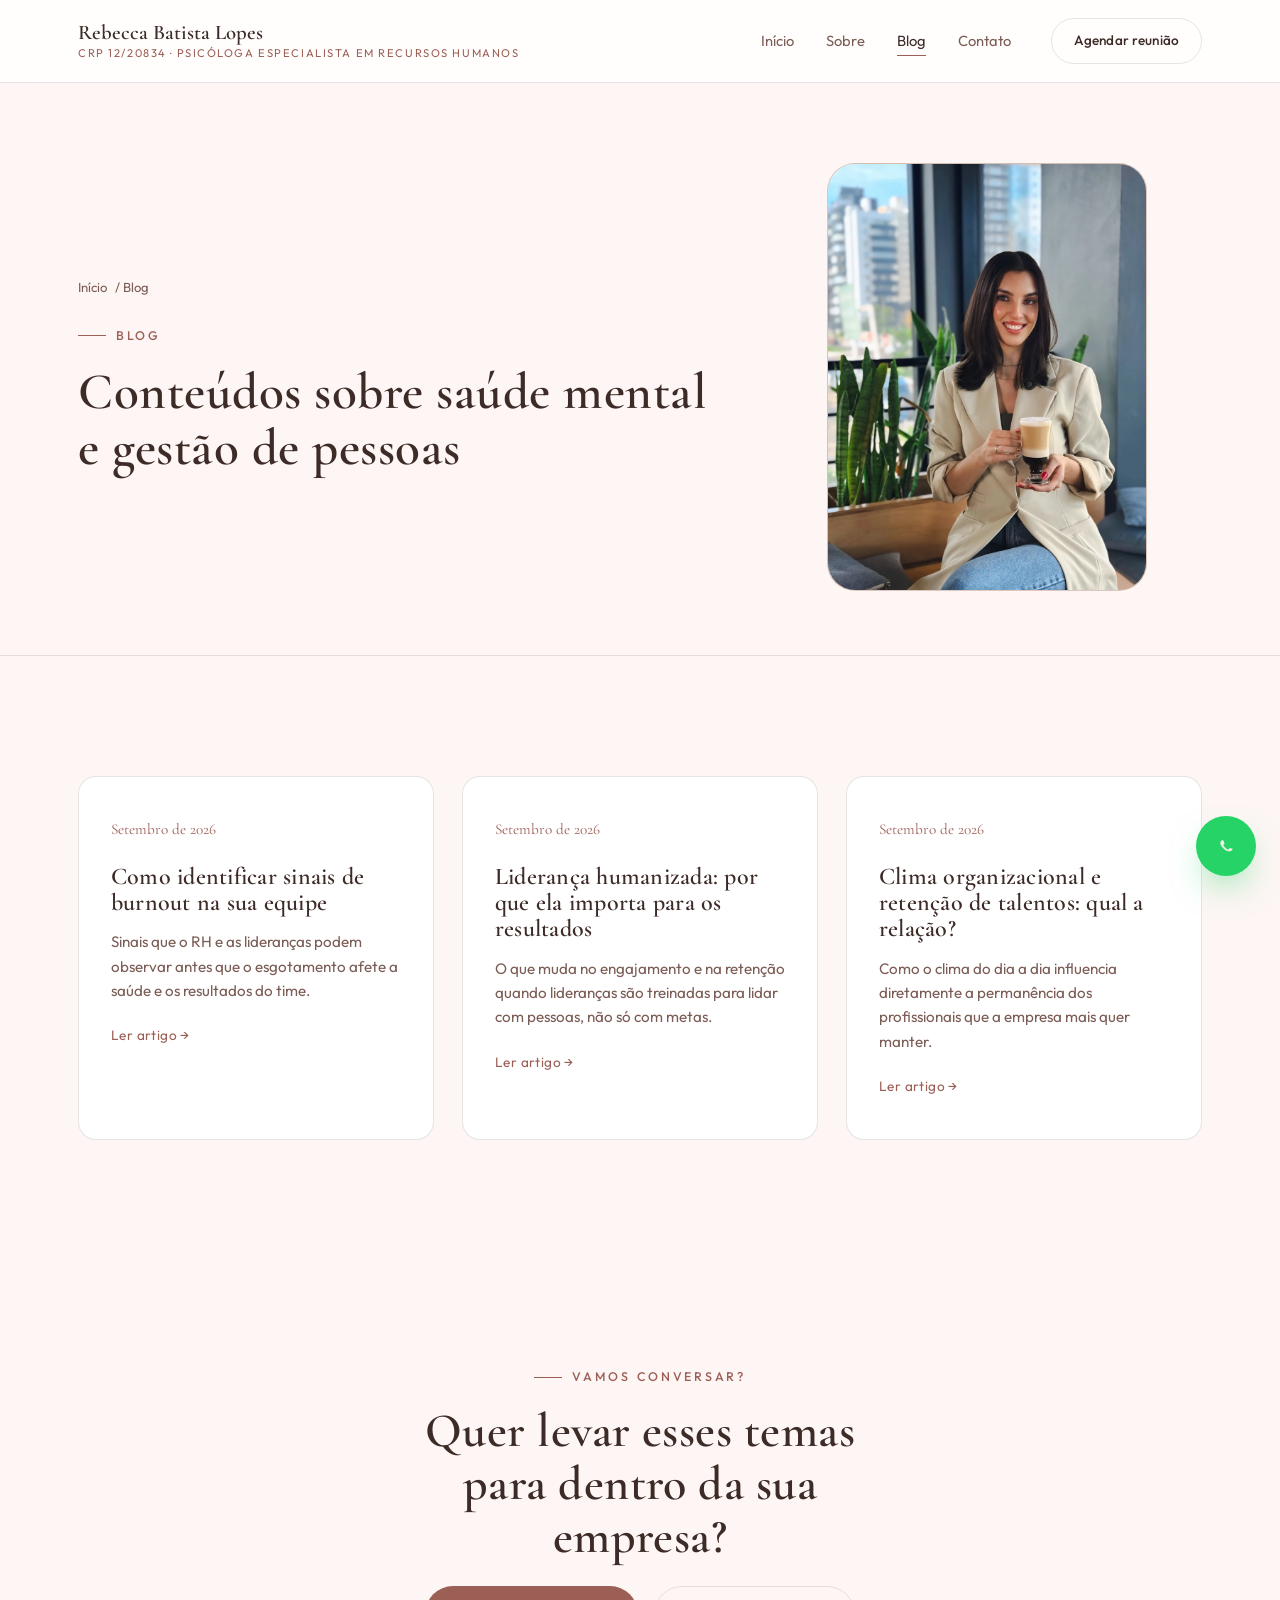
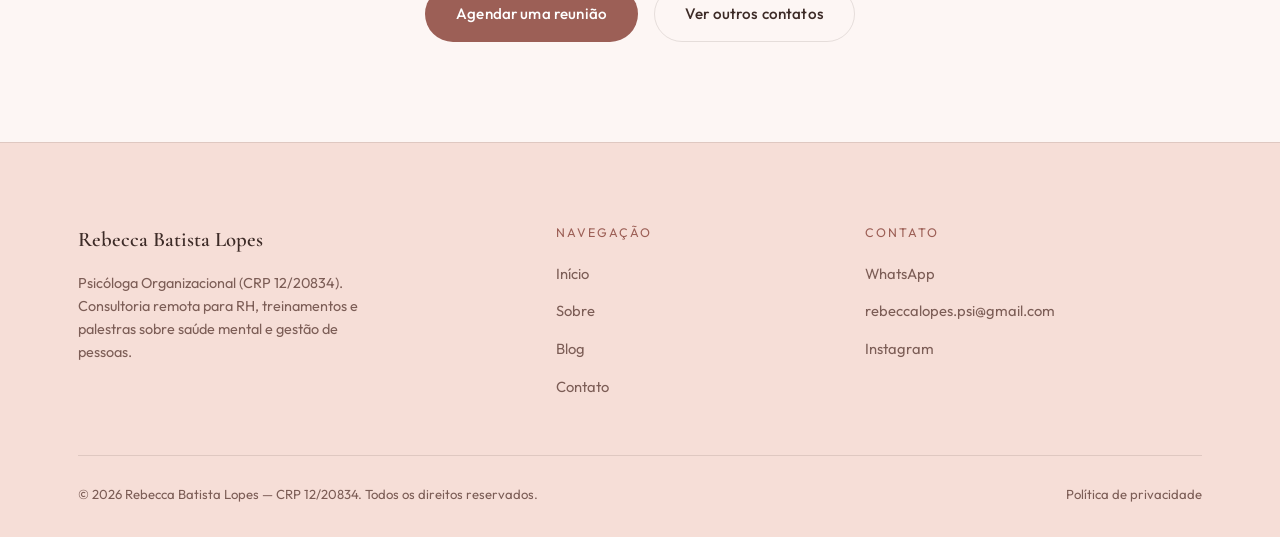
==== blog.html @ 5c41f667 "Site inicial: Rebecca Batista Lopes - Psicologia Organizacional Estrutura: Início, Sobre, Blog (3 ar" ====
<!doctype html>
<html lang="pt-BR">
<head>
<meta charset="UTF-8" />
<meta name="viewport" content="width=device-width, initial-scale=1.0" />
<title>Blog | Rebecca Batista Lopes — Psicóloga Organizacional</title>
<meta name="description" content="Artigos sobre saúde mental no trabalho, gestão de pessoas e cultura organizacional, escritos por Rebecca Batista Lopes (CRP 12/20834), psicóloga organizacional." />
<meta name="author" content="Rebecca Batista Lopes" />
<meta name="robots" content="index, follow" />
<link rel="canonical" href="https://rebeccalopes.com.br/blog.html" />

<meta property="og:type" content="website" />
<meta property="og:locale" content="pt_BR" />
<meta property="og:title" content="Blog | Rebecca Batista Lopes — Psicóloga Organizacional" />
<meta property="og:description" content="Artigos sobre saúde mental no trabalho, gestão de pessoas e cultura organizacional." />
<meta property="og:site_name" content="Rebecca Batista Lopes — Psicologia Organizacional" />

<link rel="icon" type="image/svg+xml" href="assets/favicon.svg" />
<link rel="preconnect" href="https://fonts.googleapis.com" />
<link rel="preconnect" href="https://fonts.gstatic.com" crossorigin />
<link href="https://fonts.googleapis.com/css2?family=Cormorant+Garamond:ital,wght@0,500;0,600;1,500&family=Outfit:wght@300;400;500;600&display=swap" rel="stylesheet" />
<link rel="stylesheet" href="css/style.css" />
</head>
<body>

<header class="header">
  <div class="container header__inner">
    <a href="index.html" class="brand">
      <span class="brand__name">Rebecca Batista Lopes</span>
      <span class="brand__crp">CRP 12/20834 · Psicóloga especialista em Recursos Humanos</span>
    </a>
    <nav class="nav">
      <ul class="nav__list">
        <li><a href="index.html">Início</a></li>
        <li><a href="sobre.html">Sobre</a></li>
        <li><a href="blog.html" aria-current="page">Blog</a></li>
        <li><a href="contato.html">Contato</a></li>
      </ul>
      <a class="btn btn--ghost btn--sm" href="https://api.whatsapp.com/send/?phone=5551981331722&text=Ol%C3%A1+Rebecca%2C+vim+pelo+site+e+gostaria+de+agendar+uma+reuni%C3%A3o.&type=phone_number&app_absent=0" target="_blank" rel="noopener">Agendar reunião</a>
      <button class="nav__toggle" aria-label="Abrir menu" aria-expanded="false"><span></span></button>
    </nav>
  </div>
</header>

<main>

  <section class="page-hero">
    <div class="container page-hero__inner">
      <div>
        <div class="breadcrumb"><a href="index.html">Início</a> / Blog</div>
        <div class="eyebrow">Blog</div>
        <h1 class="page-hero__title">Conteúdos sobre saúde mental e gestão de pessoas</h1>
      </div>
      <div class="hero__portrait">
        <img src="assets/rebecca-blog.webp" alt="Rebecca Batista Lopes, psicóloga organizacional" width="896" height="1200" />
      </div>
    </div>
  </section>

  <section class="section">
    <div class="container">
      <div class="grid grid--3">
        <article class="card" data-reveal>
          <span class="card__index">Setembro de 2026</span>
          <h2 class="card__title">Como identificar sinais de burnout na sua equipe</h2>
          <p class="card__text">Sinais que o RH e as lideranças podem observar antes que o esgotamento afete a saúde e os resultados do time.</p>
          <a class="card__link" href="sinais-de-burnout-na-equipe.html">Ler artigo →</a>
        </article>
        <article class="card" data-reveal>
          <span class="card__index">Setembro de 2026</span>
          <h2 class="card__title">Liderança humanizada: por que ela importa para os resultados</h2>
          <p class="card__text">O que muda no engajamento e na retenção quando lideranças são treinadas para lidar com pessoas, não só com metas.</p>
          <a class="card__link" href="lideranca-humanizada-e-resultados.html">Ler artigo →</a>
        </article>
        <article class="card" data-reveal>
          <span class="card__index">Setembro de 2026</span>
          <h2 class="card__title">Clima organizacional e retenção de talentos: qual a relação?</h2>
          <p class="card__text">Como o clima do dia a dia influencia diretamente a permanência dos profissionais que a empresa mais quer manter.</p>
          <a class="card__link" href="clima-organizacional-e-retencao-de-talentos.html">Ler artigo →</a>
        </article>
      </div>
    </div>
  </section>

  <section class="section cta-final">
    <div class="container">
      <div class="eyebrow" style="justify-content:center;">Vamos conversar?</div>
      <h2 class="cta-final__title" style="margin-inline:auto;">Quer levar esses temas para dentro da sua empresa?</h2>
      <div class="cta-final__actions">
        <a class="btn" href="https://api.whatsapp.com/send/?phone=5551981331722&text=Ol%C3%A1+Rebecca%2C+vim+pelo+site+e+gostaria+de+agendar+uma+reuni%C3%A3o.&type=phone_number&app_absent=0" target="_blank" rel="noopener">Agendar uma reunião</a>
        <a class="btn btn--ghost" href="contato.html">Ver outros contatos</a>
      </div>
    </div>
  </section>

</main>

<footer class="footer">
  <div class="container">
    <div class="footer__grid">
      <div class="footer__brand">
        <span class="brand__name">Rebecca Batista Lopes</span>
        <p>Psicóloga Organizacional (CRP 12/20834). Consultoria remota para RH, treinamentos e palestras sobre saúde mental e gestão de pessoas.</p>
      </div>
      <div>
        <div class="footer__heading">Navegação</div>
        <ul class="footer__list">
          <li><a href="index.html">Início</a></li>
          <li><a href="sobre.html">Sobre</a></li>
          <li><a href="blog.html">Blog</a></li>
          <li><a href="contato.html">Contato</a></li>
        </ul>
      </div>
      <div>
        <div class="footer__heading">Contato</div>
        <ul class="footer__list">
          <li><a href="https://api.whatsapp.com/send/?phone=5551981331722&text=Ol%C3%A1+Rebecca%2C+vim+pelo+site+e+gostaria+de+agendar+uma+reuni%C3%A3o.&type=phone_number&app_absent=0" target="_blank" rel="noopener">WhatsApp</a></li>
          <li><a href="mailto:rebeccalopes.psi@gmail.com">rebeccalopes.psi@gmail.com</a></li>
          <li><a href="https://www.instagram.com/psi.beccalopes/" target="_blank" rel="noopener">Instagram</a></li>
        </ul>
      </div>
    </div>
    <div class="footer__bottom">
      <span>&copy; <span data-year></span> Rebecca Batista Lopes — CRP 12/20834. Todos os direitos reservados.</span>
      <a href="privacidade.html">Política de privacidade</a>
    </div>
  </div>
</footer>

<a class="wa-float" href="https://api.whatsapp.com/send/?phone=5551981331722&text=Ol%C3%A1+Rebecca%2C+vim+pelo+site+e+gostaria+de+agendar+uma+reuni%C3%A3o.&type=phone_number&app_absent=0" target="_blank" rel="noopener" aria-label="Conversar no WhatsApp">
  <svg width="28" height="28" viewBox="0 0 32 32" fill="none"><path d="M23.4 19.5c-.4-.2-2.2-1.1-2.5-1.2-.3-.1-.6-.2-.8.2-.2.4-.9 1.2-1.1 1.4-.2.2-.4.3-.8.1-.4-.2-1.6-.6-3-1.9-1.1-1-1.9-2.2-2.1-2.6-.2-.4 0-.6.2-.8.2-.2.4-.4.5-.6.2-.2.2-.4.4-.6.1-.2 0-.5 0-.7-.1-.2-.8-2-1.1-2.7-.3-.7-.6-.6-.8-.6h-.7c-.2 0-.6.1-.9.4-.3.4-1.2 1.2-1.2 2.8s1.2 3.3 1.4 3.5c.2.2 2.4 3.7 5.9 5.1.8.3 1.4.5 1.9.7.8.2 1.5.2 2.1.1.6-.1 2.2-.9 2.4-1.7.3-.8.3-1.5.2-1.7-.1-.1-.3-.2-.6-.4z" fill="#f3efe7"/></svg>
</a>

<script src="js/main.js"></script>
</body>
</html>
---- css/style.css ----
/* =========================================================
   Rebecca Batista Lopes — Psicologia Organizacional
   ========================================================= */

:root {
  --color-bg: #fdf6f4;
  --color-white: #ffffff;
  --color-blush: #f6ded7;
  --color-nude: #ecd2c0;
  --color-rose: #dba39b;
  --color-rose-deep: #9c5f56;
  --color-ink: #3d2b27;
  --color-ink-soft: #7c5d56;
  --color-line: rgba(61, 43, 39, 0.12);

  --font-display: "Cormorant Garamond", serif;
  --font-body: "Outfit", sans-serif;

  --container: 1180px;
  --radius-lg: 28px;
  --radius-md: 18px;
  --radius-sm: 10px;
  --ease: cubic-bezier(0.22, 1, 0.36, 1);
}

* { box-sizing: border-box; }
html { scroll-behavior: smooth; }

body {
  margin: 0;
  background: var(--color-bg);
  color: var(--color-ink);
  font-family: var(--font-body);
  font-size: 16px;
  line-height: 1.6;
  -webkit-font-smoothing: antialiased;
}

img { max-width: 100%; display: block; }

a {
  color: inherit;
  text-decoration: none;
}

h1, h2, h3, h4 {
  font-family: var(--font-display);
  font-weight: 600;
  line-height: 1.1;
  margin: 0;
  letter-spacing: 0.01em;
}

p { margin: 0; }

ul { list-style: none; margin: 0; padding: 0; }

.container {
  width: 100%;
  max-width: var(--container);
  margin-inline: auto;
  padding-inline: 28px;
}

.section {
  padding: 120px 0;
  position: relative;
}

.section--paper {
  background: var(--color-white);
}

.section--soft {
  background: var(--color-blush);
}

.eyebrow {
  display: inline-flex;
  align-items: center;
  gap: 10px;
  font-size: 0.78rem;
  letter-spacing: 0.22em;
  text-transform: uppercase;
  color: var(--color-rose-deep);
  font-weight: 500;
  margin-bottom: 18px;
}

.eyebrow::before {
  content: "";
  width: 28px;
  height: 1px;
  background: var(--color-rose-deep);
}

.section__head {
  max-width: 640px;
  margin-bottom: 64px;
}

.section__head--center {
  margin-inline: auto;
  text-align: center;
}

.section__title {
  font-size: clamp(2rem, 3.2vw, 2.8rem);
  margin-bottom: 18px;
}

.section__lead {
  color: var(--color-ink-soft);
  font-size: 1.05rem;
  max-width: 56ch;
}

/* ---------- Buttons ---------- */

.btn {
  --btn-bg: var(--color-rose-deep);
  --btn-fg: #ffffff;
  display: inline-flex;
  align-items: center;
  justify-content: center;
  gap: 10px;
  padding: 15px 30px;
  border-radius: 999px;
  border: 1px solid transparent;
  background: var(--btn-bg);
  color: var(--btn-fg);
  font-family: var(--font-body);
  font-size: 0.95rem;
  font-weight: 500;
  letter-spacing: 0.01em;
  cursor: pointer;
  transition: transform 0.35s var(--ease), box-shadow 0.35s var(--ease), background 0.25s ease, border-color 0.25s ease, color 0.25s ease;
  white-space: nowrap;
}

.btn:hover, .btn:focus-visible {
  transform: translateY(-2px);
  box-shadow: 0 14px 30px -12px rgba(156, 95, 86, 0.45);
}

.btn--ghost {
  --btn-bg: transparent;
  --btn-fg: var(--color-ink);
  border-color: var(--color-line);
}

.btn--ghost:hover, .btn--ghost:focus-visible {
  border-color: var(--color-rose-deep);
  box-shadow: none;
}

.btn--ghost-gold {
  --btn-bg: #ffffff;
  --btn-fg: var(--color-ink);
  background: #ffffff;
  border-color: var(--color-nude);
  color: var(--color-ink);
}

.btn--ghost-gold:hover,
.btn--ghost-gold:focus-visible {
  background: #ffffff;
  color: var(--color-ink);
  border-color: var(--color-rose-deep);
}

.btn--block { width: 100%; }
.btn--sm { padding: 11px 22px; font-size: 0.85rem; }

/* ---------- Header ---------- */

.header {
  position: sticky;
  top: 0;
  z-index: 40;
  background: rgba(255, 255, 255, 0.82);
  backdrop-filter: blur(14px);
  border-bottom: 1px solid var(--color-line);
}

.header__inner {
  display: flex;
  align-items: center;
  justify-content: space-between;
  gap: 24px;
  padding-block: 18px;
}

.brand {
  display: flex;
  flex-direction: column;
  line-height: 1.15;
}

.brand__name {
  font-family: var(--font-display);
  font-size: 1.3rem;
  font-weight: 600;
  color: var(--color-ink);
}

.brand__crp {
  font-size: 0.7rem;
  letter-spacing: 0.14em;
  text-transform: uppercase;
  color: var(--color-rose-deep);
  margin-top: 2px;
}

.nav {
  display: flex;
  align-items: center;
  gap: 40px;
}

.nav__list {
  display: flex;
  gap: 32px;
}

.nav__list a {
  font-size: 0.92rem;
  color: var(--color-ink-soft);
  transition: color 0.2s ease;
  position: relative;
}

.nav__list a:hover,
.nav__list a[aria-current="page"] {
  color: var(--color-ink);
}

.nav__list a[aria-current="page"]::after {
  content: "";
  position: absolute;
  left: 0;
  right: 0;
  bottom: -6px;
  height: 1px;
  background: var(--color-rose-deep);
}

.nav__toggle {
  display: none;
  width: 44px;
  height: 44px;
  border-radius: 50%;
  border: 1px solid var(--color-line);
  background: transparent;
  color: var(--color-ink);
  align-items: center;
  justify-content: center;
  cursor: pointer;
}

.nav__toggle span,
.nav__toggle span::before,
.nav__toggle span::after {
  content: "";
  display: block;
  width: 18px;
  height: 1px;
  background: currentColor;
  position: relative;
  transition: transform 0.25s ease, opacity 0.25s ease;
}

.nav__toggle span::before { position: absolute; top: -6px; }
.nav__toggle span::after { position: absolute; top: 6px; }

.header.is-open .nav__toggle span { background: transparent; }
.header.is-open .nav__toggle span::before { transform: translateY(6px) rotate(45deg); }
.header.is-open .nav__toggle span::after { transform: translateY(-6px) rotate(-45deg); }

/* ---------- Hero ---------- */

.hero {
  padding: 84px 0 100px;
  overflow: hidden;
  position: relative;
}

.hero::before {
  content: "";
  position: absolute;
  inset: -20% -10% auto -10%;
  height: 640px;
  background: radial-gradient(closest-side, rgba(219, 163, 155, 0.35), transparent 70%);
  pointer-events: none;
}

.hero__inner {
  position: relative;
  display: grid;
  grid-template-columns: 1.05fr 0.85fr;
  gap: 64px;
  align-items: center;
}

.hero__content { display: flex; flex-direction: column; align-items: flex-start; }

.hero__title {
  font-size: clamp(2.4rem, 4.6vw, 3.6rem);
  margin-bottom: 24px;
}

.hero__title em {
  font-style: italic;
  color: var(--color-rose-deep);
}

.hero__sub {
  color: var(--color-ink-soft);
  font-size: 1.08rem;
  max-width: 46ch;
  margin-bottom: 36px;
}

.hero__actions {
  display: flex;
  flex-wrap: wrap;
  gap: 14px;
  margin-bottom: 44px;
}

.hero__meta {
  display: flex;
  flex-wrap: wrap;
  gap: 36px;
  padding-top: 32px;
  border-top: 1px solid var(--color-line);
  width: 100%;
}

.hero__meta-item strong {
  display: block;
  font-family: var(--font-display);
  font-size: 1.6rem;
  color: var(--color-ink);
}

.hero__meta-item span {
  font-size: 0.8rem;
  color: var(--color-ink-soft);
  letter-spacing: 0.03em;
}

.hero__portrait {
  position: relative;
  border-radius: var(--radius-lg);
  overflow: hidden;
  aspect-ratio: 896 / 1200;
  background: linear-gradient(160deg, var(--color-blush), var(--color-nude));
  border: 1px solid var(--color-line);
}

.hero__portrait img {
  width: 100%;
  height: 100%;
  object-fit: cover;
}

.hero__badge {
  position: absolute;
  left: 22px;
  bottom: 22px;
  background: rgba(255, 255, 255, 0.85);
  backdrop-filter: blur(6px);
  border: 1px solid var(--color-line);
  border-radius: 999px;
  padding: 10px 18px;
  font-size: 0.76rem;
  letter-spacing: 0.1em;
  text-transform: uppercase;
  color: var(--color-rose-deep);
}

/* ---------- Placeholder photo state ---------- */

.ph-photo {
  width: 100%;
  height: 100%;
  display: flex;
  align-items: center;
  justify-content: center;
  text-align: center;
  padding: 24px;
  color: var(--color-ink-soft);
  font-size: 0.82rem;
  letter-spacing: 0.05em;
  background:
    repeating-linear-gradient(135deg, rgba(156, 95, 86, 0.08) 0 2px, transparent 2px 14px);
}

/* ---------- Sobre ---------- */

.about {
  display: grid;
  grid-template-columns: 0.8fr 1.2fr;
  gap: 72px;
  align-items: start;
}

.about__photo {
  border-radius: var(--radius-lg);
  overflow: hidden;
  aspect-ratio: 843 / 1264;
  background: var(--color-blush);
  border: 1px solid var(--color-line);
}

.about__photo img { width: 100%; height: 100%; object-fit: cover; }

.about__body p + p { margin-top: 20px; }

.about__values {
  margin-top: 40px;
  display: grid;
  grid-template-columns: repeat(2, 1fr);
  gap: 18px;
}

.value-card {
  padding: 20px 22px;
  border-radius: var(--radius-sm);
  background: #ffffff;
  border: 1px solid var(--color-line);
}

.value-card strong {
  display: block;
  font-family: var(--font-display);
  font-size: 1.1rem;
  margin-bottom: 6px;
}

.value-card span {
  font-size: 0.88rem;
  color: var(--color-ink-soft);
}

/* ---------- Cards grid (Serviços) ---------- */

.grid {
  display: grid;
  gap: 28px;
}

.grid--3 { grid-template-columns: repeat(3, 1fr); }
.grid--2 { grid-template-columns: repeat(2, 1fr); }

.card {
  background: var(--color-white);
  border: 1px solid var(--color-line);
  border-radius: var(--radius-md);
  padding: 40px 32px;
  transition: transform 0.35s var(--ease), border-color 0.35s ease;
}

.card:hover {
  transform: translateY(-6px);
  border-color: rgba(156, 95, 86, 0.4);
}

.card__index {
  font-family: var(--font-display);
  font-size: 0.95rem;
  color: var(--color-rose-deep);
  margin-bottom: 22px;
  display: block;
}

.card__title {
  font-size: 1.5rem;
  margin-bottom: 14px;
}

.card__text {
  color: var(--color-ink-soft);
  font-size: 0.95rem;
}

.card__link {
  display: inline-flex;
  align-items: center;
  gap: 8px;
  margin-top: 22px;
  font-size: 0.85rem;
  color: var(--color-rose-deep);
  letter-spacing: 0.03em;
}

/* ---------- Especialidades ---------- */

.chip-grid {
  display: grid;
  grid-template-columns: repeat(3, 1fr);
  gap: 18px;
}

.chip {
  padding: 26px 24px;
  border-radius: var(--radius-sm);
  border: 1px solid var(--color-line);
  background: var(--color-white);
  font-family: var(--font-display);
  font-size: 1.2rem;
  color: var(--color-ink);
  position: relative;
  overflow: hidden;
}

.chip::before {
  content: "";
  position: absolute;
  left: 0; top: 0; bottom: 0;
  width: 3px;
  background: var(--color-rose-deep);
}

/* ---------- Como funciona ---------- */

.steps {
  display: grid;
  grid-template-columns: repeat(4, 1fr);
  gap: 24px;
  counter-reset: step;
}

.step {
  position: relative;
  padding-top: 28px;
  border-top: 1px solid var(--color-line);
}

.step::before {
  counter-increment: step;
  content: "0" counter(step);
  font-family: var(--font-display);
  font-size: 2.2rem;
  color: var(--color-rose-deep);
  display: block;
  margin-bottom: 18px;
}

.step h3 {
  font-size: 1.15rem;
  margin-bottom: 10px;
  color: var(--color-ink);
}

.step p {
  font-size: 0.92rem;
  color: var(--color-ink-soft);
}

/* ---------- CTA final ---------- */

.cta-final {
  text-align: center;
  padding: 100px 0;
}

.cta-final__title {
  font-size: clamp(2rem, 4vw, 3rem);
  max-width: 20ch;
  margin-inline: auto 22px;
  margin-bottom: 22px;
}

.cta-final__actions {
  display: flex;
  justify-content: center;
  gap: 16px;
  flex-wrap: wrap;
}

/* ---------- Footer ---------- */

.footer {
  background: var(--color-blush);
  border-top: 1px solid var(--color-line);
  padding: 80px 0 32px;
}

.footer__grid {
  display: grid;
  grid-template-columns: 1.3fr 0.8fr 1fr;
  gap: 40px;
  padding-bottom: 56px;
  border-bottom: 1px solid var(--color-line);
}

.footer__brand p {
  color: var(--color-ink-soft);
  font-size: 0.9rem;
  margin-top: 16px;
  max-width: 32ch;
}

.footer__heading {
  font-size: 0.78rem;
  letter-spacing: 0.16em;
  text-transform: uppercase;
  color: var(--color-rose-deep);
  margin-bottom: 18px;
}

.footer__list li + li { margin-top: 12px; }

.footer__list a {
  font-size: 0.92rem;
  color: var(--color-ink-soft);
  transition: color 0.2s ease;
}

.footer__list a:hover { color: var(--color-ink); }

.footer__bottom {
  display: flex;
  justify-content: space-between;
  align-items: center;
  flex-wrap: wrap;
  gap: 12px;
  padding-top: 28px;
  font-size: 0.82rem;
  color: var(--color-ink-soft);
}

.footer__bottom a:hover { color: var(--color-ink); }

/* ---------- WhatsApp float button ---------- */

.wa-float {
  position: fixed;
  right: 24px;
  bottom: 24px;
  z-index: 50;
  width: 60px;
  height: 60px;
  border-radius: 50%;
  background: #25d366;
  color: #0d0d0c;
  display: flex;
  align-items: center;
  justify-content: center;
  box-shadow: 0 16px 34px -10px rgba(37, 211, 102, 0.55);
  transition: transform 0.3s var(--ease);
}

.wa-float:hover { transform: scale(1.08); }

/* ---------- Inner page hero (Sobre / Serviços / Contato) ---------- */

.page-hero {
  padding: 80px 0 64px;
  border-bottom: 1px solid var(--color-line);
}

.page-hero__inner {
  display: grid;
  grid-template-columns: 1.2fr 0.8fr;
  gap: 48px;
  align-items: center;
}

.page-hero__inner .hero__portrait {
  aspect-ratio: 896 / 1200;
  max-width: 320px;
  margin-inline: auto;
}

.page-hero__title {
  font-size: clamp(2.2rem, 4.4vw, 3.2rem);
}

.breadcrumb {
  display: flex;
  gap: 8px;
  align-items: center;
  font-size: 0.82rem;
  color: var(--color-ink-soft);
  margin-bottom: 20px;
}

.breadcrumb a:hover { color: var(--color-rose-deep); }

/* ---------- Contato ---------- */

.contact-grid {
  display: grid;
  grid-template-columns: 1fr 1fr;
  gap: 56px;
}

.contact-list li {
  display: flex;
  gap: 16px;
  padding: 22px 0;
  border-bottom: 1px solid var(--color-line);
}

.contact-list strong {
  display: block;
  font-family: var(--font-display);
  font-size: 1.1rem;
}

.contact-list span, .contact-list a {
  color: var(--color-ink-soft);
  font-size: 0.94rem;
}

.contact-list a:hover { color: var(--color-rose-deep); }

.contact-note {
  margin-top: 32px;
  padding: 22px 24px;
  border-radius: var(--radius-sm);
  background: #fff;
  border: 1px solid var(--color-line);
  font-size: 0.9rem;
  color: var(--color-ink-soft);
}

/* ---------- Reveal on scroll ---------- */

[data-reveal] {
  opacity: 0;
  transform: translateY(24px);
  transition: opacity 0.8s var(--ease), transform 0.8s var(--ease);
}

[data-reveal].is-visible {
  opacity: 1;
  transform: translateY(0);
}

/* =========================================================
   Responsive
   ========================================================= */

@media (max-width: 1080px) {
  .grid--3 { grid-template-columns: repeat(2, 1fr); }
  .chip-grid { grid-template-columns: repeat(2, 1fr); }
  .steps { grid-template-columns: repeat(2, 1fr); }
  .footer__grid { grid-template-columns: 1fr 1fr; row-gap: 40px; }
}

@media (max-width: 960px) {
  .nav__list { display: none; }
  .header__inner .btn--ghost { display: none; }
  .nav__toggle { display: flex; }

  .hero__inner {
    display: flex;
    flex-direction: column;
  }
  .hero__content { display: contents; }
  .hero__title   { order: 2; }
  .hero__portrait {
    order: 3;
    max-width: 420px;
    width: 100%;
    margin-inline: auto;
    margin-bottom: 32px;
  }
  .hero__sub     { order: 4; }
  .hero__actions { order: 5; }
  .hero__meta    { order: 6; }

  .about { grid-template-columns: 1fr; }
  .about__photo { max-width: 360px; margin-inline: auto; }
  .about__values { grid-template-columns: 1fr; }

  .contact-grid { grid-template-columns: 1fr; }

  .page-hero__inner { grid-template-columns: 1fr; }
  .page-hero__inner .hero__portrait { max-width: 260px; margin-top: 32px; }
}

@media (max-width: 640px) {
  .section { padding: 84px 0; }
  .grid--3, .grid--2, .chip-grid, .steps { grid-template-columns: 1fr; }
  .footer__grid { grid-template-columns: 1fr; }
  .hero { padding: 64px 0 72px; }
  .cta-final { padding: 72px 0; }
}
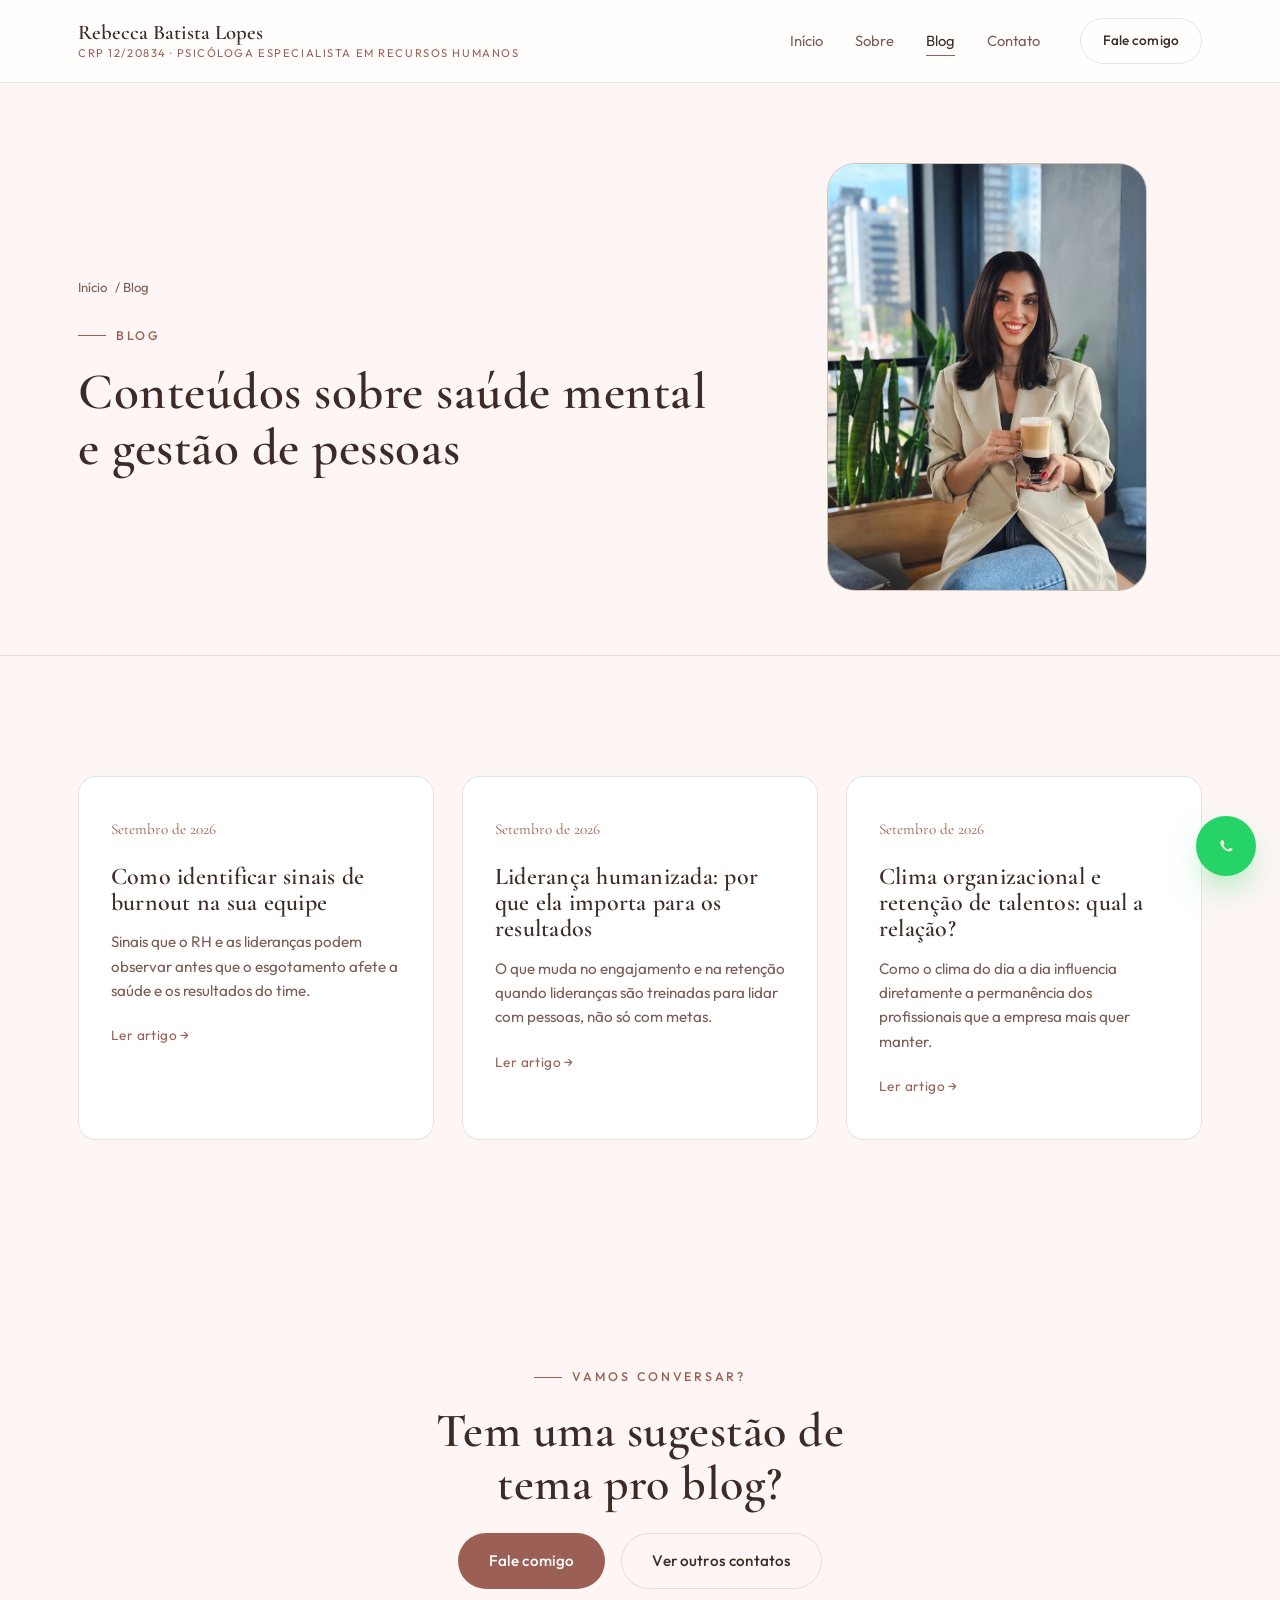
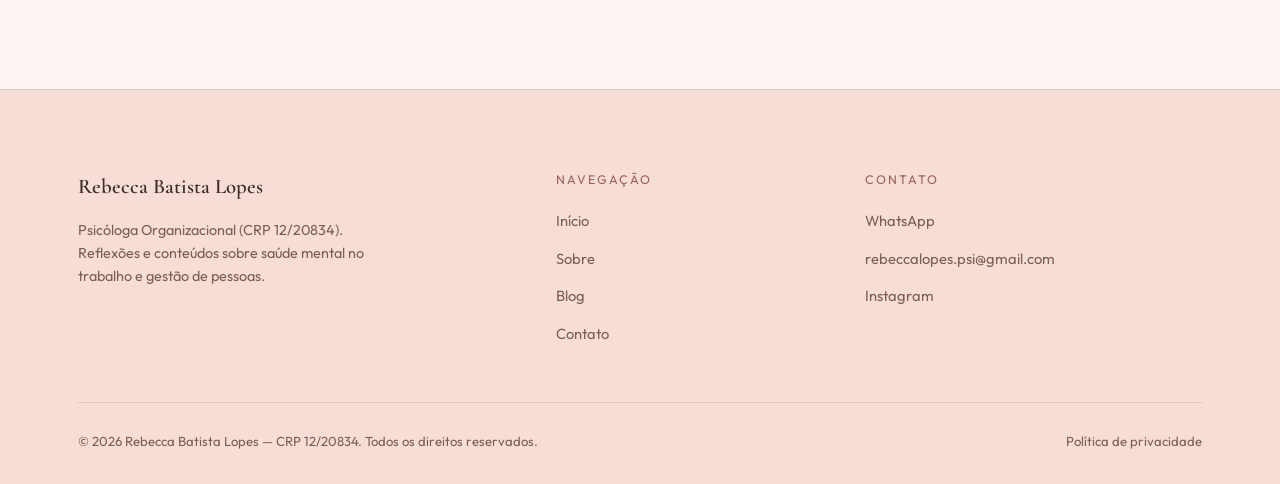
==== commit 890084df: "Reposiciona site como apresentação/blog, sem venda de serviços - Remove seção de Serviços da home - " ====
--- a/blog.html
+++ b/blog.html
@@ -36,7 +36,7 @@
         <li><a href="blog.html" aria-current="page">Blog</a></li>
         <li><a href="contato.html">Contato</a></li>
       </ul>
-      <a class="btn btn--ghost btn--sm" href="https://api.whatsapp.com/send/?phone=5551981331722&text=Ol%C3%A1+Rebecca%2C+vim+pelo+site+e+gostaria+de+agendar+uma+reuni%C3%A3o.&type=phone_number&app_absent=0" target="_blank" rel="noopener">Agendar reunião</a>
+      <a class="btn btn--ghost btn--sm" href="https://api.whatsapp.com/send/?phone=5551981331722&text=Ol%C3%A1+Rebecca%2C+vim+pelo+site+e+gostaria+de+entrar+em+contato.&type=phone_number&app_absent=0" target="_blank" rel="noopener">Fale comigo</a>
       <button class="nav__toggle" aria-label="Abrir menu" aria-expanded="false"><span></span></button>
     </nav>
   </div>
@@ -85,9 +85,9 @@
   <section class="section cta-final">
     <div class="container">
       <div class="eyebrow" style="justify-content:center;">Vamos conversar?</div>
-      <h2 class="cta-final__title" style="margin-inline:auto;">Quer levar esses temas para dentro da sua empresa?</h2>
+      <h2 class="cta-final__title" style="margin-inline:auto;">Tem uma sugestão de tema pro blog?</h2>
       <div class="cta-final__actions">
-        <a class="btn" href="https://api.whatsapp.com/send/?phone=5551981331722&text=Ol%C3%A1+Rebecca%2C+vim+pelo+site+e+gostaria+de+agendar+uma+reuni%C3%A3o.&type=phone_number&app_absent=0" target="_blank" rel="noopener">Agendar uma reunião</a>
+        <a class="btn" href="https://api.whatsapp.com/send/?phone=5551981331722&text=Ol%C3%A1+Rebecca%2C+vim+pelo+site+e+gostaria+de+entrar+em+contato.&type=phone_number&app_absent=0" target="_blank" rel="noopener">Fale comigo</a>
         <a class="btn btn--ghost" href="contato.html">Ver outros contatos</a>
       </div>
     </div>
@@ -100,7 +100,7 @@
     <div class="footer__grid">
       <div class="footer__brand">
         <span class="brand__name">Rebecca Batista Lopes</span>
-        <p>Psicóloga Organizacional (CRP 12/20834). Consultoria remota para RH, treinamentos e palestras sobre saúde mental e gestão de pessoas.</p>
+        <p>Psicóloga Organizacional (CRP 12/20834). Reflexões e conteúdos sobre saúde mental no trabalho e gestão de pessoas.</p>
       </div>
       <div>
         <div class="footer__heading">Navegação</div>
@@ -114,7 +114,7 @@
       <div>
         <div class="footer__heading">Contato</div>
         <ul class="footer__list">
-          <li><a href="https://api.whatsapp.com/send/?phone=5551981331722&text=Ol%C3%A1+Rebecca%2C+vim+pelo+site+e+gostaria+de+agendar+uma+reuni%C3%A3o.&type=phone_number&app_absent=0" target="_blank" rel="noopener">WhatsApp</a></li>
+          <li><a href="https://api.whatsapp.com/send/?phone=5551981331722&text=Ol%C3%A1+Rebecca%2C+vim+pelo+site+e+gostaria+de+entrar+em+contato.&type=phone_number&app_absent=0" target="_blank" rel="noopener">WhatsApp</a></li>
           <li><a href="mailto:rebeccalopes.psi@gmail.com">rebeccalopes.psi@gmail.com</a></li>
           <li><a href="https://www.instagram.com/psi.beccalopes/" target="_blank" rel="noopener">Instagram</a></li>
         </ul>
@@ -127,7 +127,7 @@
   </div>
 </footer>
 
-<a class="wa-float" href="https://api.whatsapp.com/send/?phone=5551981331722&text=Ol%C3%A1+Rebecca%2C+vim+pelo+site+e+gostaria+de+agendar+uma+reuni%C3%A3o.&type=phone_number&app_absent=0" target="_blank" rel="noopener" aria-label="Conversar no WhatsApp">
+<a class="wa-float" href="https://api.whatsapp.com/send/?phone=5551981331722&text=Ol%C3%A1+Rebecca%2C+vim+pelo+site+e+gostaria+de+entrar+em+contato.&type=phone_number&app_absent=0" target="_blank" rel="noopener" aria-label="Conversar no WhatsApp">
   <svg width="28" height="28" viewBox="0 0 32 32" fill="none"><path d="M23.4 19.5c-.4-.2-2.2-1.1-2.5-1.2-.3-.1-.6-.2-.8.2-.2.4-.9 1.2-1.1 1.4-.2.2-.4.3-.8.1-.4-.2-1.6-.6-3-1.9-1.1-1-1.9-2.2-2.1-2.6-.2-.4 0-.6.2-.8.2-.2.4-.4.5-.6.2-.2.2-.4.4-.6.1-.2 0-.5 0-.7-.1-.2-.8-2-1.1-2.7-.3-.7-.6-.6-.8-.6h-.7c-.2 0-.6.1-.9.4-.3.4-1.2 1.2-1.2 2.8s1.2 3.3 1.4 3.5c.2.2 2.4 3.7 5.9 5.1.8.3 1.4.5 1.9.7.8.2 1.5.2 2.1.1.6-.1 2.2-.9 2.4-1.7.3-.8.3-1.5.2-1.7-.1-.1-.3-.2-.6-.4z" fill="#f3efe7"/></svg>
 </a>
 
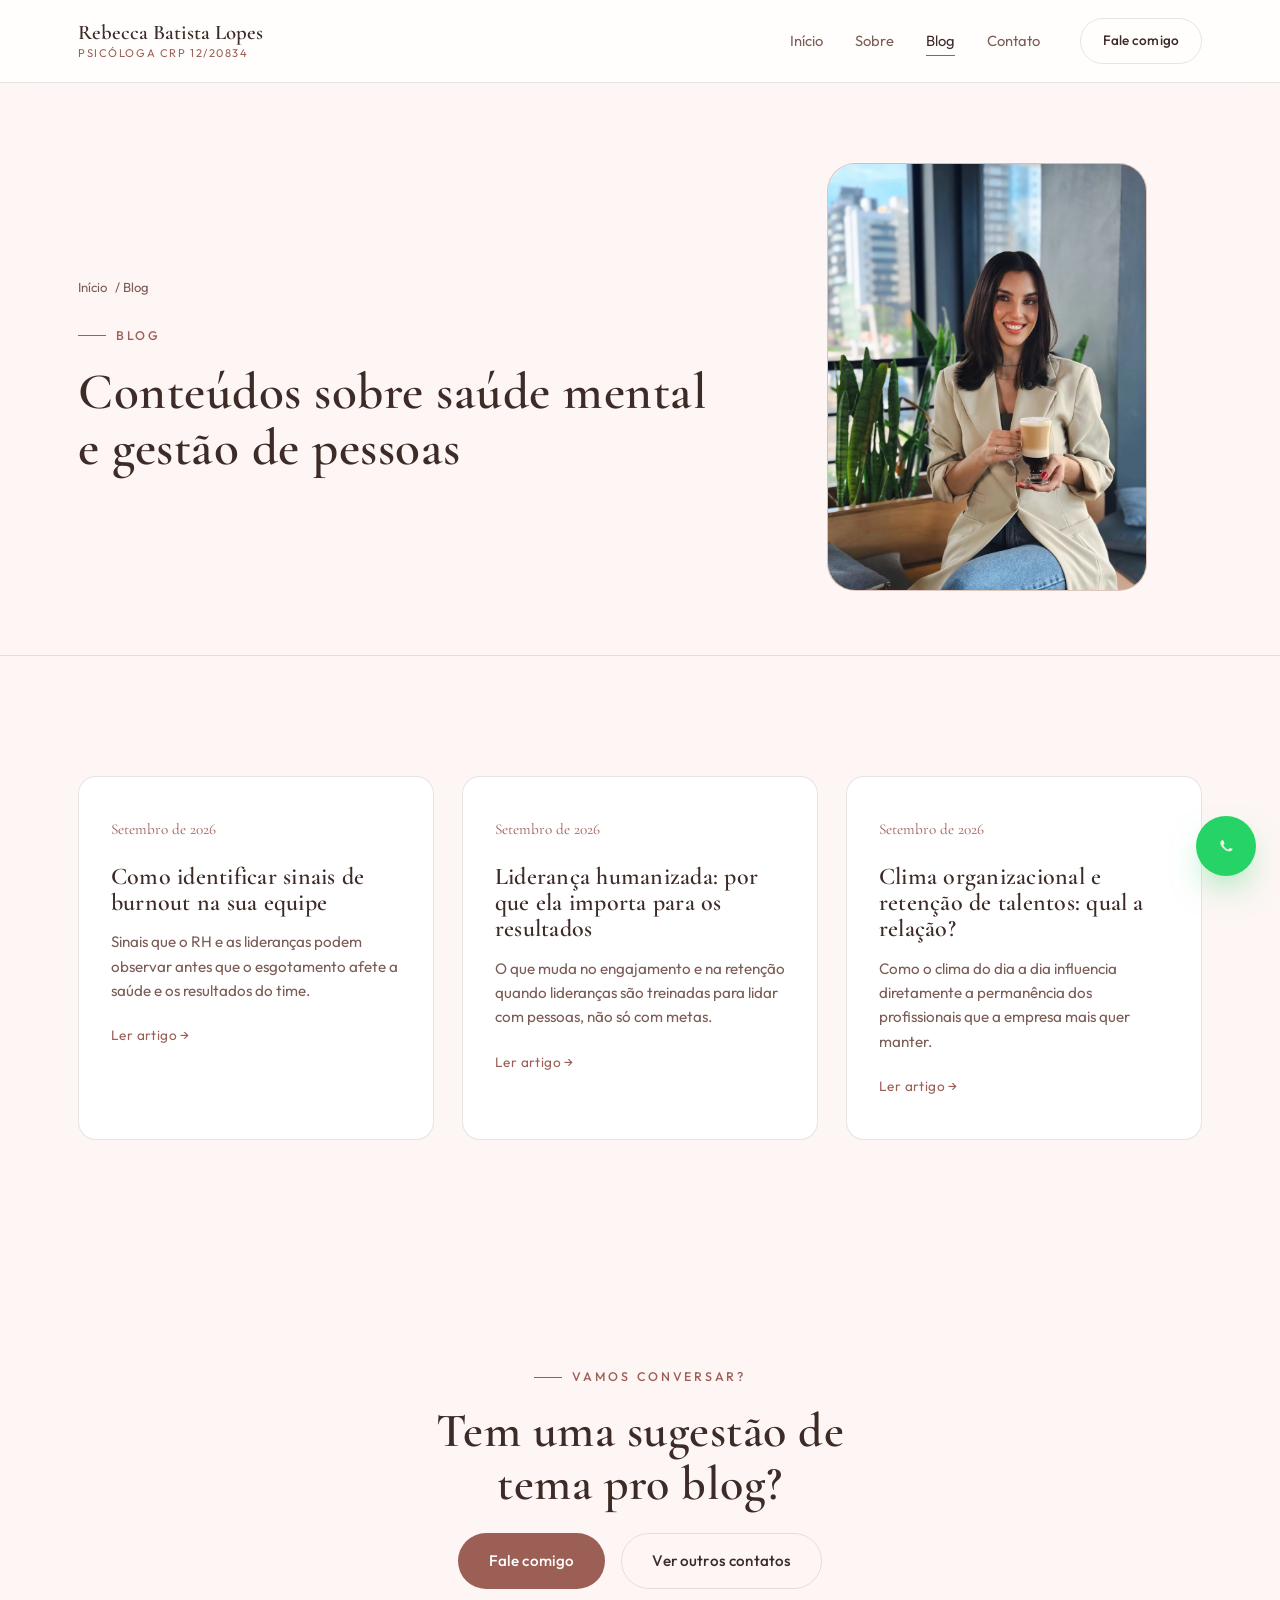
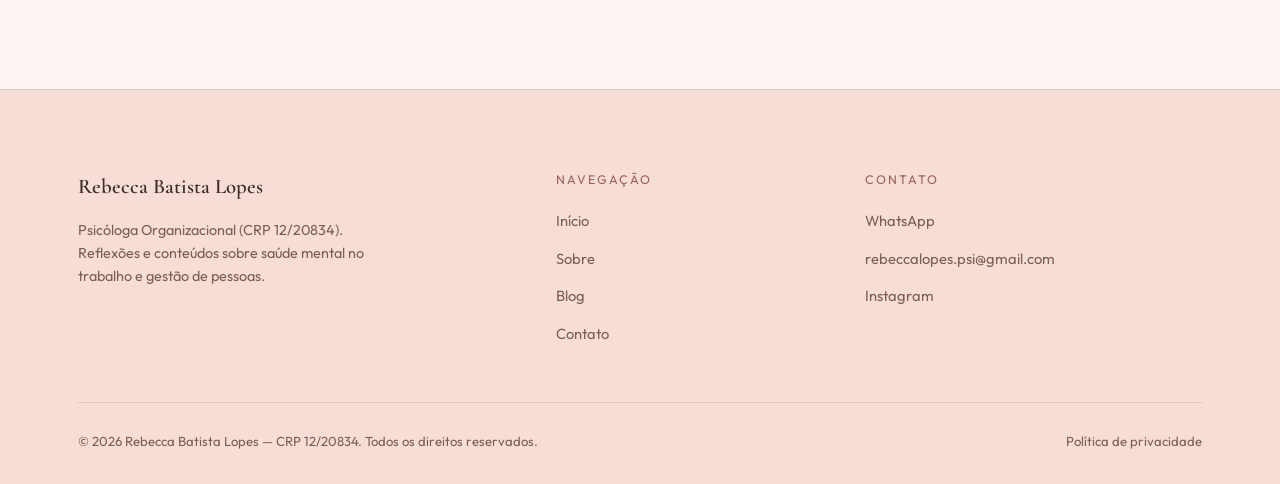
==== commit d90c1723: "Simplifica linha do CRP no cabecalho para 'Psicologa CRP 12/20834' Co-Authored-By: Claude Sonnet 5 <" ====
--- a/blog.html
+++ b/blog.html
@@ -7,7 +7,7 @@
 <meta name="description" content="Artigos sobre saúde mental no trabalho, gestão de pessoas e cultura organizacional, escritos por Rebecca Batista Lopes (CRP 12/20834), psicóloga organizacional." />
 <meta name="author" content="Rebecca Batista Lopes" />
 <meta name="robots" content="index, follow" />
-<link rel="canonical" href="https://rebeccalopes.com.br/blog.html" />
+<link rel="canonical" href="https://rebeccalopes.com.br/blog" />
 
 <meta property="og:type" content="website" />
 <meta property="og:locale" content="pt_BR" />
@@ -25,16 +25,16 @@
 
 <header class="header">
   <div class="container header__inner">
-    <a href="index.html" class="brand">
+    <a href="/" class="brand">
       <span class="brand__name">Rebecca Batista Lopes</span>
-      <span class="brand__crp">CRP 12/20834 · Psicóloga especialista em Recursos Humanos</span>
+      <span class="brand__crp">Psicóloga CRP 12/20834</span>
     </a>
     <nav class="nav">
       <ul class="nav__list">
-        <li><a href="index.html">Início</a></li>
-        <li><a href="sobre.html">Sobre</a></li>
-        <li><a href="blog.html" aria-current="page">Blog</a></li>
-        <li><a href="contato.html">Contato</a></li>
+        <li><a href="/">Início</a></li>
+        <li><a href="sobre">Sobre</a></li>
+        <li><a href="blog" aria-current="page">Blog</a></li>
+        <li><a href="contato">Contato</a></li>
       </ul>
       <a class="btn btn--ghost btn--sm" href="https://api.whatsapp.com/send/?phone=5551981331722&text=Ol%C3%A1+Rebecca%2C+vim+pelo+site+e+gostaria+de+entrar+em+contato.&type=phone_number&app_absent=0" target="_blank" rel="noopener">Fale comigo</a>
       <button class="nav__toggle" aria-label="Abrir menu" aria-expanded="false"><span></span></button>
@@ -47,7 +47,7 @@
   <section class="page-hero">
     <div class="container page-hero__inner">
       <div>
-        <div class="breadcrumb"><a href="index.html">Início</a> / Blog</div>
+        <div class="breadcrumb"><a href="/">Início</a> / Blog</div>
         <div class="eyebrow">Blog</div>
         <h1 class="page-hero__title">Conteúdos sobre saúde mental e gestão de pessoas</h1>
       </div>
@@ -64,19 +64,19 @@
           <span class="card__index">Setembro de 2026</span>
           <h2 class="card__title">Como identificar sinais de burnout na sua equipe</h2>
           <p class="card__text">Sinais que o RH e as lideranças podem observar antes que o esgotamento afete a saúde e os resultados do time.</p>
-          <a class="card__link" href="sinais-de-burnout-na-equipe.html">Ler artigo →</a>
+          <a class="card__link" href="sinais-de-burnout-na-equipe">Ler artigo →</a>
         </article>
         <article class="card" data-reveal>
           <span class="card__index">Setembro de 2026</span>
           <h2 class="card__title">Liderança humanizada: por que ela importa para os resultados</h2>
           <p class="card__text">O que muda no engajamento e na retenção quando lideranças são treinadas para lidar com pessoas, não só com metas.</p>
-          <a class="card__link" href="lideranca-humanizada-e-resultados.html">Ler artigo →</a>
+          <a class="card__link" href="lideranca-humanizada-e-resultados">Ler artigo →</a>
         </article>
         <article class="card" data-reveal>
           <span class="card__index">Setembro de 2026</span>
           <h2 class="card__title">Clima organizacional e retenção de talentos: qual a relação?</h2>
           <p class="card__text">Como o clima do dia a dia influencia diretamente a permanência dos profissionais que a empresa mais quer manter.</p>
-          <a class="card__link" href="clima-organizacional-e-retencao-de-talentos.html">Ler artigo →</a>
+          <a class="card__link" href="clima-organizacional-e-retencao-de-talentos">Ler artigo →</a>
         </article>
       </div>
     </div>
@@ -88,7 +88,7 @@
       <h2 class="cta-final__title" style="margin-inline:auto;">Tem uma sugestão de tema pro blog?</h2>
       <div class="cta-final__actions">
         <a class="btn" href="https://api.whatsapp.com/send/?phone=5551981331722&text=Ol%C3%A1+Rebecca%2C+vim+pelo+site+e+gostaria+de+entrar+em+contato.&type=phone_number&app_absent=0" target="_blank" rel="noopener">Fale comigo</a>
-        <a class="btn btn--ghost" href="contato.html">Ver outros contatos</a>
+        <a class="btn btn--ghost" href="contato">Ver outros contatos</a>
       </div>
     </div>
   </section>
@@ -105,10 +105,10 @@
       <div>
         <div class="footer__heading">Navegação</div>
         <ul class="footer__list">
-          <li><a href="index.html">Início</a></li>
-          <li><a href="sobre.html">Sobre</a></li>
-          <li><a href="blog.html">Blog</a></li>
-          <li><a href="contato.html">Contato</a></li>
+          <li><a href="/">Início</a></li>
+          <li><a href="sobre">Sobre</a></li>
+          <li><a href="blog">Blog</a></li>
+          <li><a href="contato">Contato</a></li>
         </ul>
       </div>
       <div>
@@ -122,7 +122,7 @@
     </div>
     <div class="footer__bottom">
       <span>&copy; <span data-year></span> Rebecca Batista Lopes — CRP 12/20834. Todos os direitos reservados.</span>
-      <a href="privacidade.html">Política de privacidade</a>
+      <a href="privacidade">Política de privacidade</a>
     </div>
   </div>
 </footer>
--- a/css/style.css
+++ b/css/style.css
@@ -331,17 +331,24 @@
 .hero__meta {
   display: flex;
   flex-wrap: wrap;
-  gap: 36px;
+  gap: 12px;
   padding-top: 32px;
   border-top: 1px solid var(--color-line);
   width: 100%;
 }
 
 .hero__meta-item strong {
-  display: block;
-  font-family: var(--font-display);
-  font-size: 1.6rem;
-  color: var(--color-ink);
+  display: inline-flex;
+  align-items: center;
+  font-family: var(--font-body);
+  font-weight: 500;
+  font-size: 0.85rem;
+  letter-spacing: 0.01em;
+  color: var(--color-rose-deep);
+  background: var(--color-white);
+  border: 1px solid var(--color-line);
+  border-radius: 999px;
+  padding: 9px 18px;
 }
 
 .hero__meta-item span {
@@ -753,7 +760,33 @@
 }
 
 @media (max-width: 960px) {
-  .nav__list { display: none; }
+  .nav__list {
+    display: none;
+    position: absolute;
+    top: calc(100% + 10px);
+    right: 28px;
+    flex-direction: column;
+    align-items: flex-start;
+    gap: 2px;
+    background: var(--color-white);
+    border: 1px solid var(--color-line);
+    border-radius: var(--radius-md);
+    padding: 10px;
+    min-width: 190px;
+    box-shadow: 0 24px 48px -16px rgba(61, 43, 39, 0.22);
+    z-index: 50;
+  }
+  .header.is-open .nav__list { display: flex; }
+  .nav__list a {
+    width: 100%;
+    padding: 10px 12px;
+    border-radius: var(--radius-sm);
+  }
+  .nav__list a:hover,
+  .nav__list a[aria-current="page"] {
+    background: var(--color-blush);
+  }
+  .nav__list a[aria-current="page"]::after { display: none; }
   .header__inner .btn--ghost { display: none; }
   .nav__toggle { display: flex; }
 
